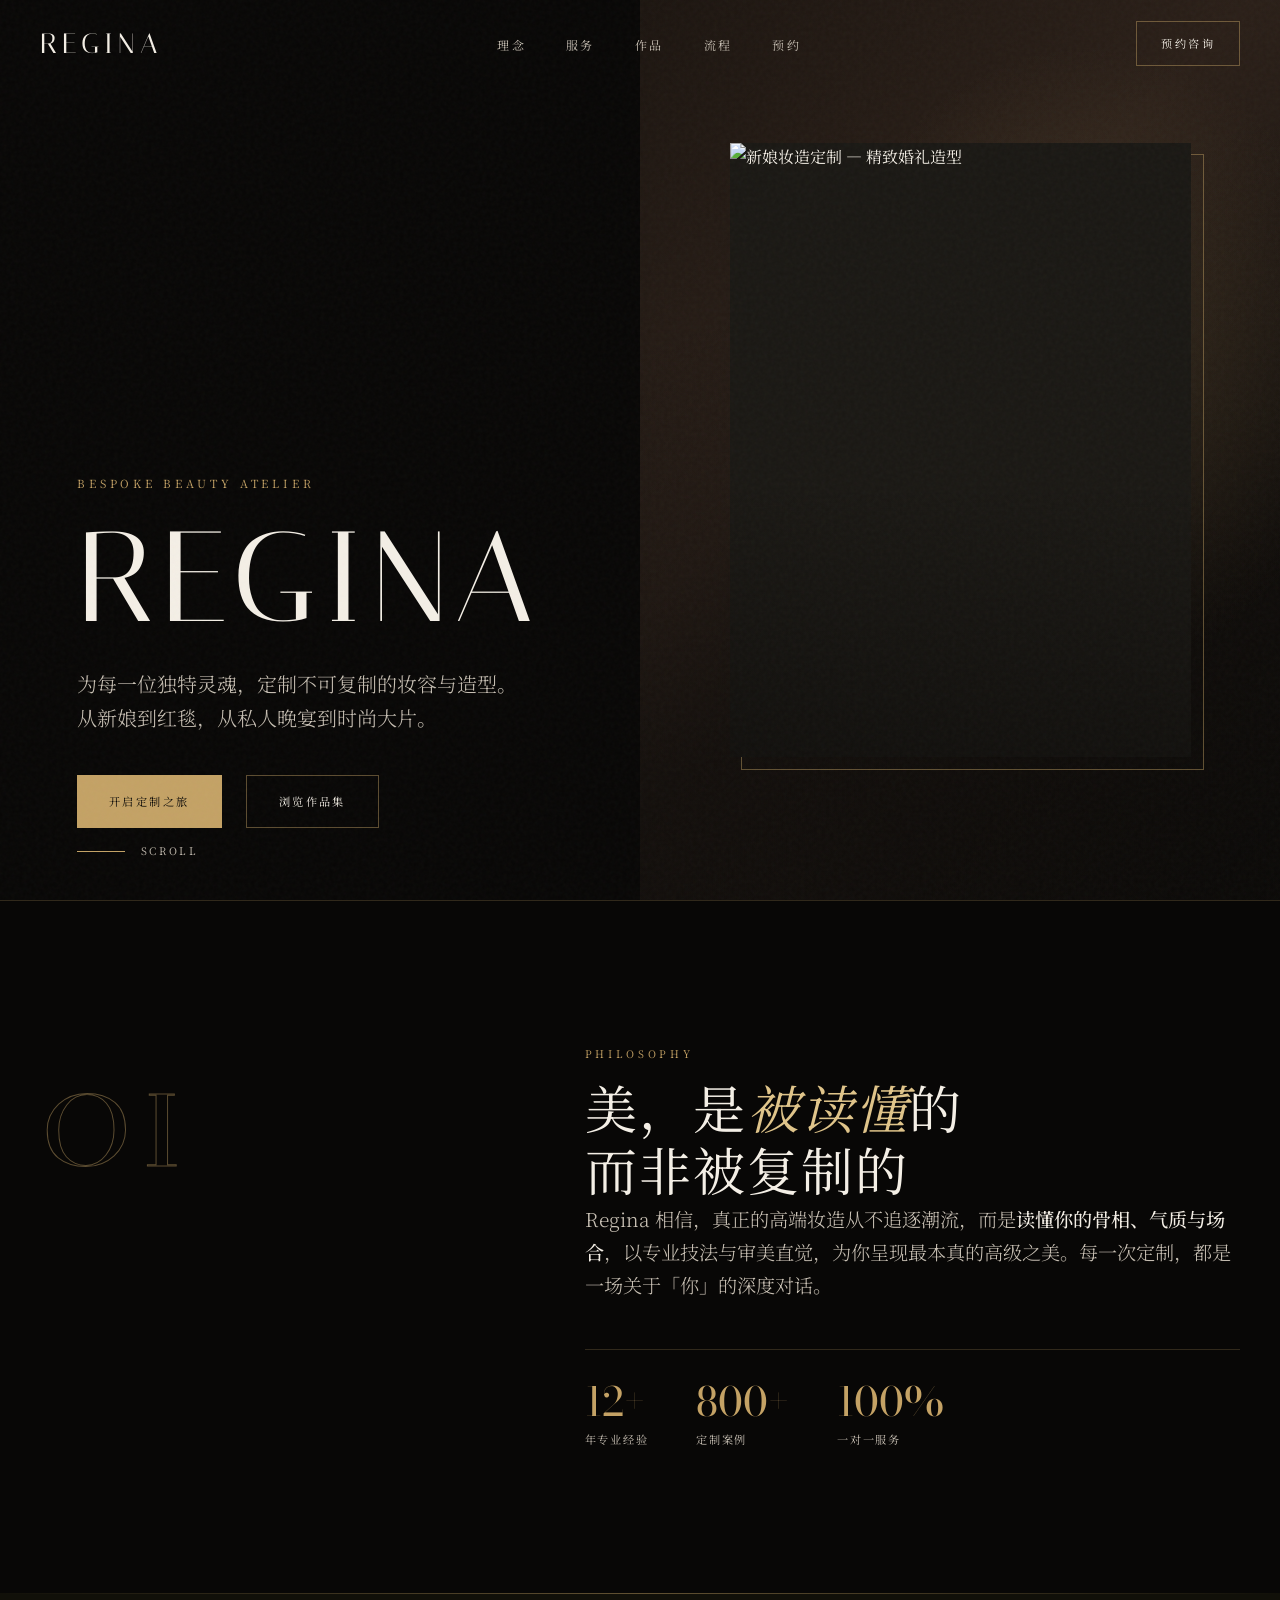
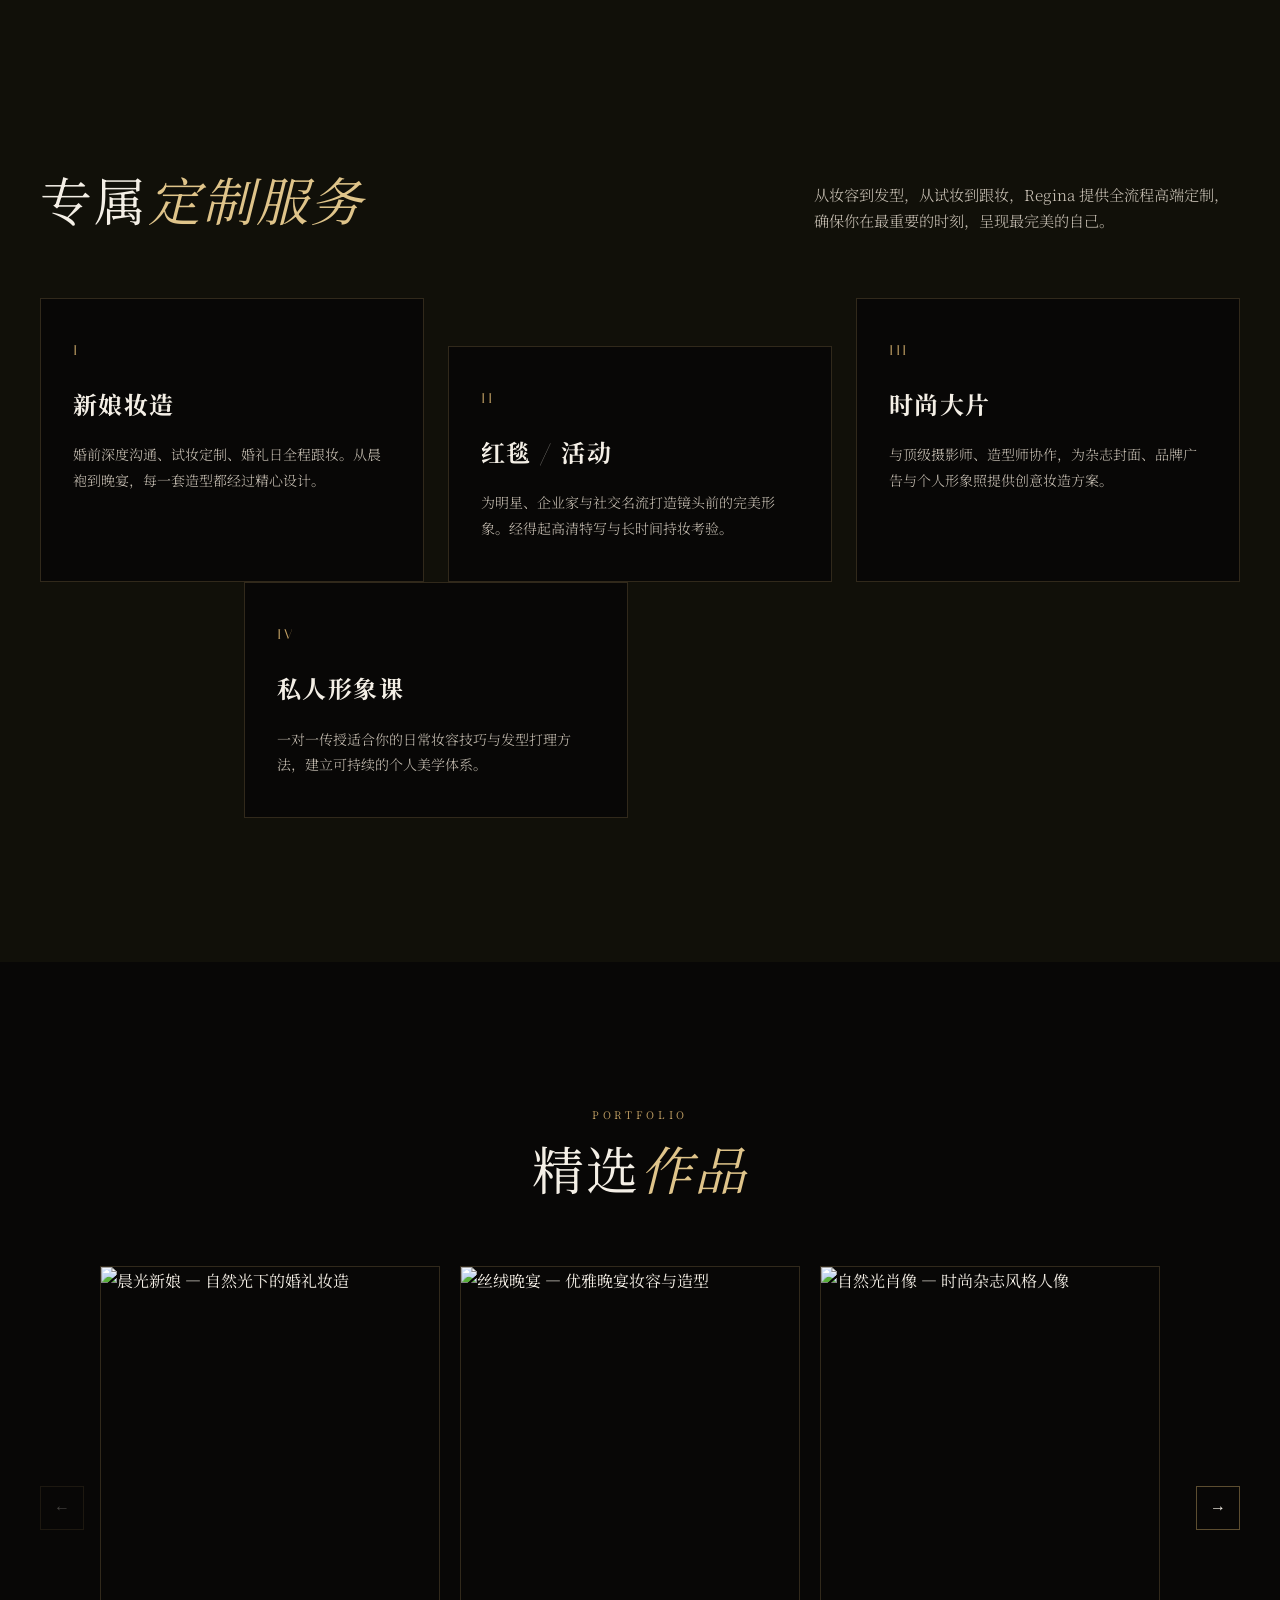
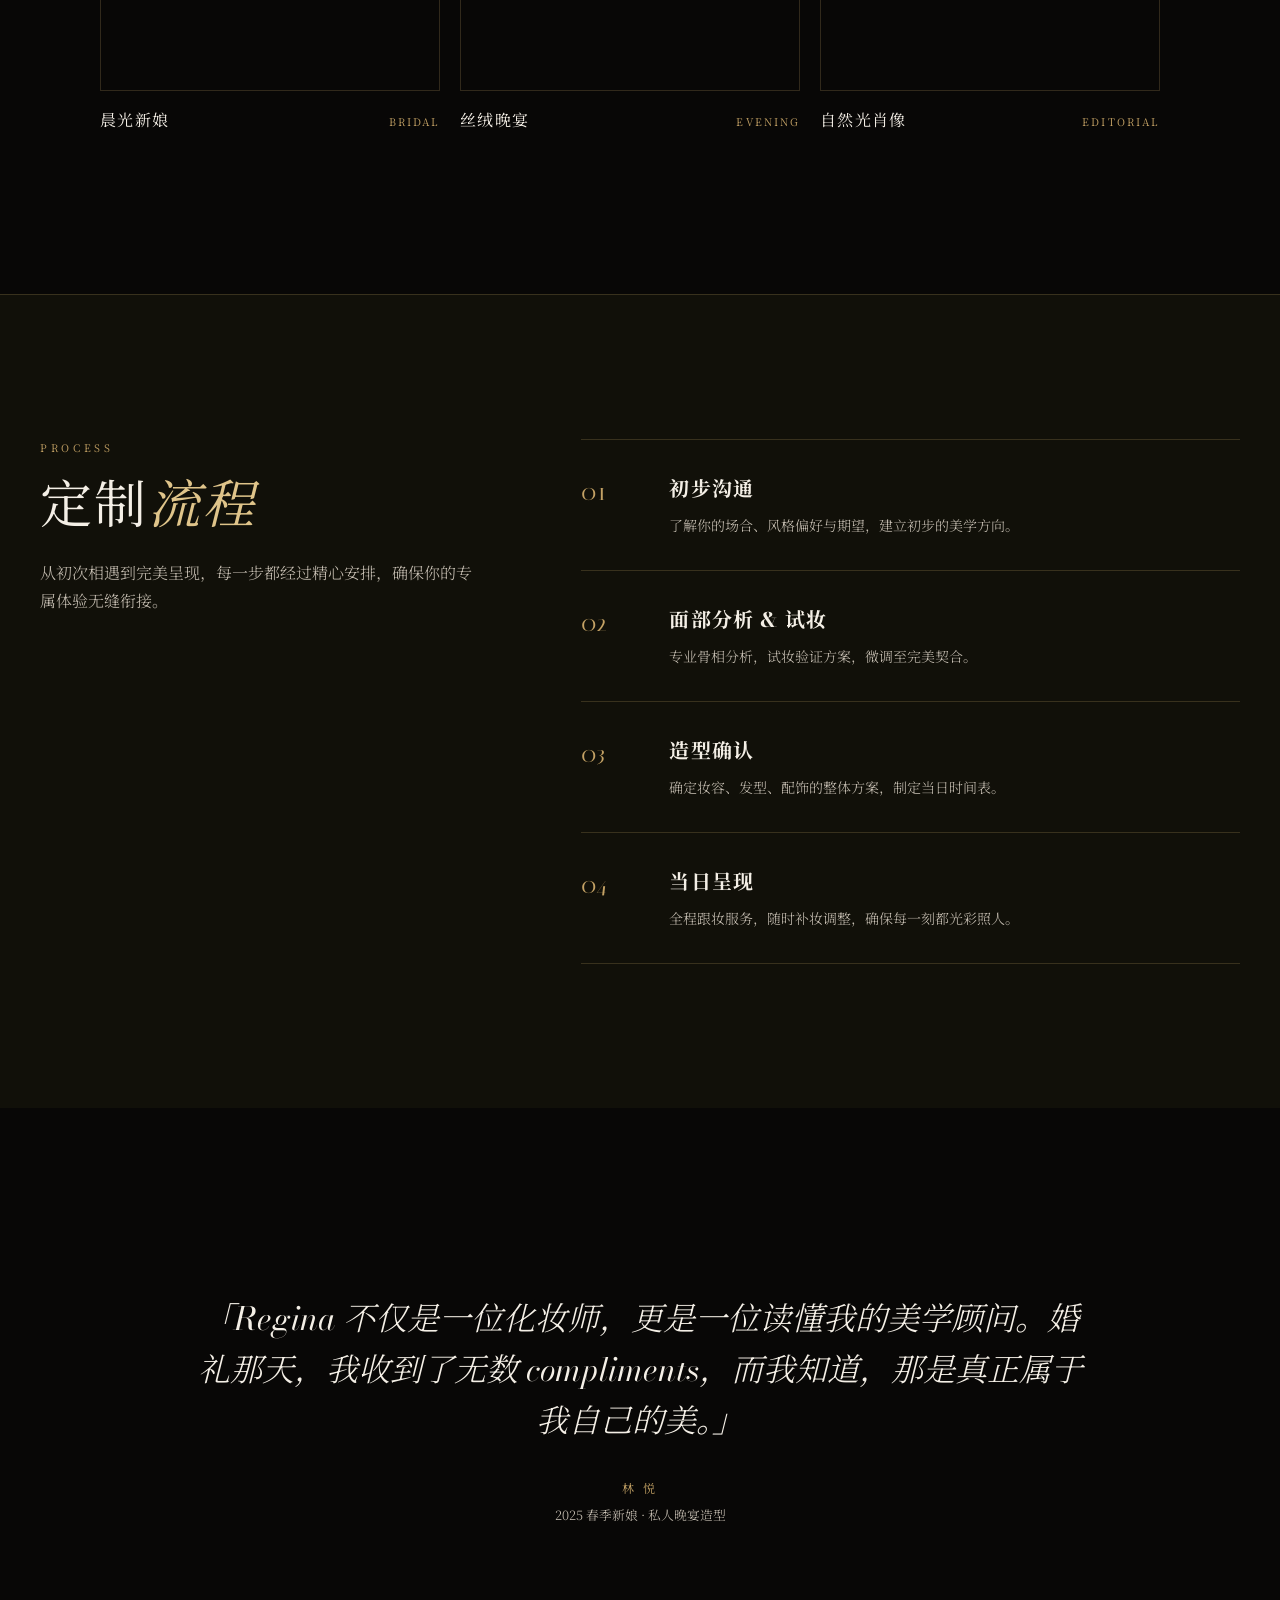
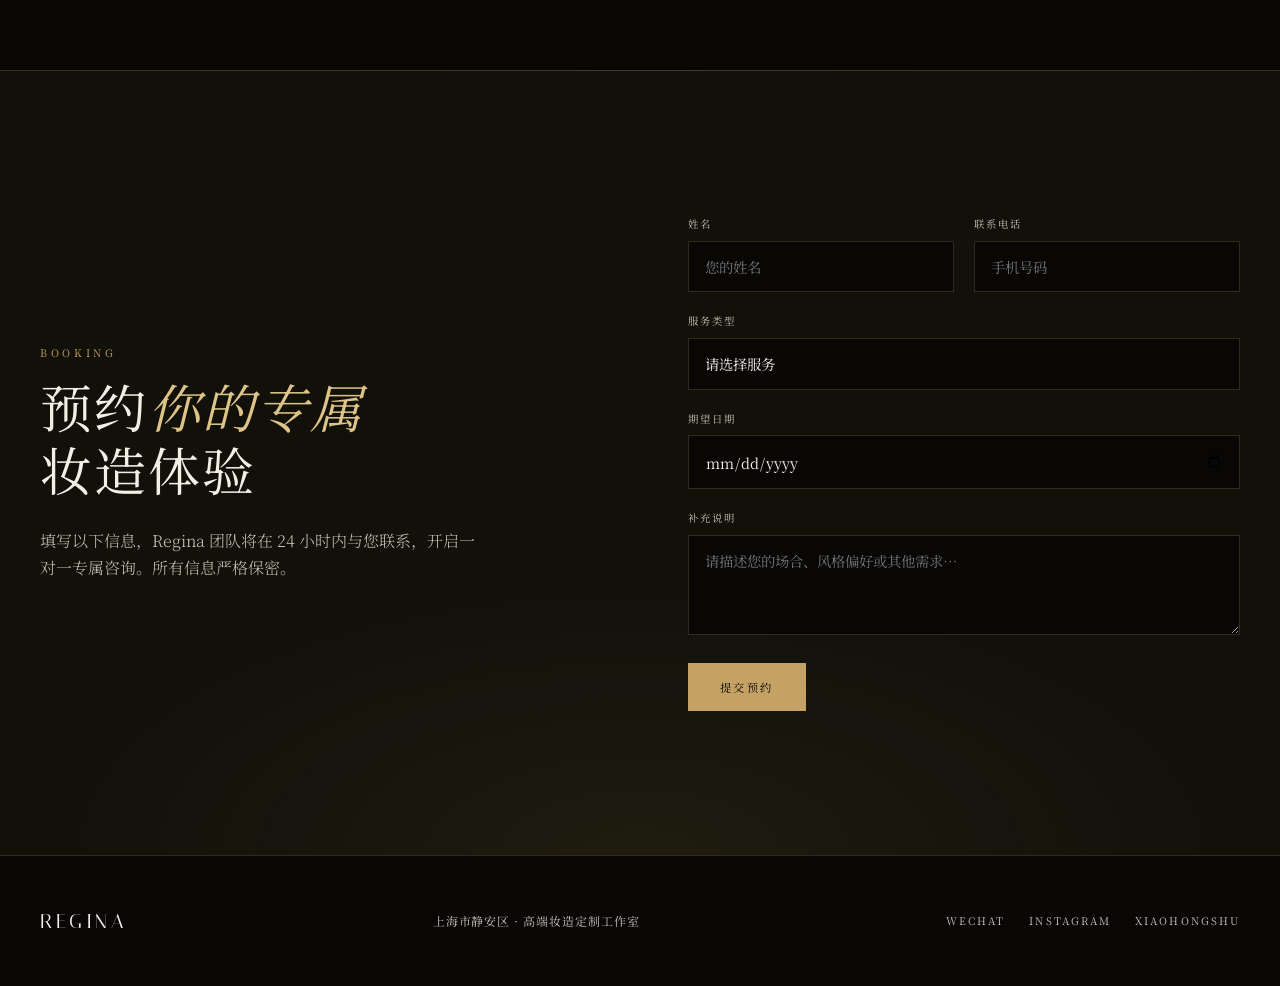
==== test/index.html @ 77aa068d "Add Regina bespoke makeup landing page. Initial responsive landing page with external CSS/JS, Unspla" ====
<!DOCTYPE html>
<html lang="zh-CN">
<head>
  <meta charset="UTF-8">
  <meta name="viewport" content="width=device-width, initial-scale=1.0">
  <meta name="description" content="Regina 高端妆造定制 — 为新娘、红毯与私人场合打造专属美学形象。">
  <title>Regina · 高端妆造定制</title>
  <link rel="preconnect" href="https://fonts.googleapis.com">
  <link rel="preconnect" href="https://fonts.gstatic.com" crossorigin>
  <link href="https://fonts.googleapis.com/css2?family=Bodoni+Moda:ital,opsz,wght@0,9..40,400;0,9..40,500;0,9..40,600;1,9..40,400&family=Noto+Serif+SC:wght@300;400;500;600&family=Italiana&display=swap" rel="stylesheet">
  <link rel="preconnect" href="https://images.unsplash.com">
  <link rel="stylesheet" href="css/style.css">
</head>
<body>

  <nav class="nav" id="nav">
    <div class="nav__inner">
      <a href="#" class="nav__logo">Regina</a>
      <button class="nav__toggle" id="navToggle" type="button" aria-label="打开菜单" aria-expanded="false" aria-controls="navLinks">
        <span></span>
        <span></span>
        <span></span>
      </button>
      <ul class="nav__links" id="navLinks">
        <li><a href="#philosophy">理念</a></li>
        <li><a href="#services">服务</a></li>
        <li><a href="#gallery">作品</a></li>
        <li><a href="#process">流程</a></li>
        <li><a href="#booking">预约</a></li>
      </ul>
      <a href="#booking" class="nav__cta">预约咨询</a>
    </div>
  </nav>

  <header class="hero">
    <div class="hero__content">
      <p class="hero__eyebrow">Bespoke Beauty Atelier</p>
      <h1 class="hero__title">Regina</h1>
      <p class="hero__subtitle">为每一位独特灵魂，定制不可复制的妆容与造型。从新娘到红毯，从私人晚宴到时尚大片。</p>
      <div class="hero__actions">
        <a href="#booking" class="btn btn--primary">开启定制之旅</a>
        <a href="#gallery" class="btn btn--ghost">浏览作品集</a>
      </div>
      <div class="hero__scroll">
        <span class="hero__scroll-line"></span>
        Scroll
      </div>
    </div>
    <div class="hero__visual">
      <div class="hero__visual-bg"></div>
      <div class="hero__portrait">
        <div class="hero__portrait-frame">
          <div class="hero__portrait-inner">
            <img
              class="cover-img"
              src="https://images.unsplash.com/photo-1522335789203-aabd1fc54bc9?w=900&h=1200&fit=crop&auto=format&q=80"
              srcset="
                https://images.unsplash.com/photo-1522335789203-aabd1fc54bc9?w=480&h=640&fit=crop&auto=format&q=80 480w,
                https://images.unsplash.com/photo-1522335789203-aabd1fc54bc9?w=720&h=960&fit=crop&auto=format&q=80 720w,
                https://images.unsplash.com/photo-1522335789203-aabd1fc54bc9?w=900&h=1200&fit=crop&auto=format&q=80 900w"
              sizes="(max-width: 900px) 72vw, 36vw"
              alt="新娘妆造定制 — 精致婚礼造型"
              width="900"
              height="1200"
              fetchpriority="high"
              decoding="async">
          </div>
        </div>
      </div>
    </div>
  </header>

  <section class="philosophy" id="philosophy">
    <div class="container">
      <div class="philosophy__grid">
        <div class="philosophy__number reveal">01</div>
        <div>
          <p class="section-label reveal">Philosophy</p>
          <h2 class="section-title reveal">美，是<em>被读懂</em>的<br>而非被复制的</h2>
          <p class="philosophy__text reveal">
            Regina 相信，真正的高端妆造从不追逐潮流，而是<strong>读懂你的骨相、气质与场合</strong>，以专业技法与审美直觉，为你呈现最本真的高级之美。每一次定制，都是一场关于「你」的深度对话。
          </p>
          <div class="philosophy__stats reveal">
            <div>
              <div class="philosophy__stat-value">12+</div>
              <div class="philosophy__stat-label">年专业经验</div>
            </div>
            <div>
              <div class="philosophy__stat-value">800+</div>
              <div class="philosophy__stat-label">定制案例</div>
            </div>
            <div>
              <div class="philosophy__stat-value">100%</div>
              <div class="philosophy__stat-label">一对一服务</div>
            </div>
          </div>
        </div>
      </div>
    </div>
  </section>

  <section class="services" id="services">
    <div class="container">
      <div class="services__header">
        <div>
          <p class="section-label reveal">Services</p>
          <h2 class="section-title reveal">专属<em>定制服务</em></h2>
        </div>
        <p class="services__intro reveal">从妆容到发型，从试妆到跟妆，Regina 提供全流程高端定制，确保你在最重要的时刻，呈现最完美的自己。</p>
      </div>
      <div class="services__grid">
        <article class="service-card reveal">
          <div class="service-card__index">I</div>
          <h3 class="service-card__title">新娘妆造</h3>
          <p class="service-card__desc">婚前深度沟通、试妆定制、婚礼日全程跟妆。从晨袍到晚宴，每一套造型都经过精心设计。</p>
          <div class="service-card__line"></div>
        </article>
        <article class="service-card reveal">
          <div class="service-card__index">II</div>
          <h3 class="service-card__title">红毯 / 活动</h3>
          <p class="service-card__desc">为明星、企业家与社交名流打造镜头前的完美形象。经得起高清特写与长时间持妆考验。</p>
          <div class="service-card__line"></div>
        </article>
        <article class="service-card reveal">
          <div class="service-card__index">III</div>
          <h3 class="service-card__title">时尚大片</h3>
          <p class="service-card__desc">与顶级摄影师、造型师协作，为杂志封面、品牌广告与个人形象照提供创意妆造方案。</p>
          <div class="service-card__line"></div>
        </article>
        <article class="service-card reveal">
          <div class="service-card__index">IV</div>
          <h3 class="service-card__title">私人形象课</h3>
          <p class="service-card__desc">一对一传授适合你的日常妆容技巧与发型打理方法，建立可持续的个人美学体系。</p>
          <div class="service-card__line"></div>
        </article>
      </div>
    </div>
  </section>

  <section class="gallery" id="gallery">
    <div class="container">
      <div class="gallery__header">
        <p class="section-label reveal">Portfolio</p>
        <h2 class="section-title reveal">精选<em>作品</em></h2>
      </div>
    </div>
    <div class="gallery__slider reveal">
      <button class="gallery__nav gallery__nav--prev" id="galleryPrev" type="button" aria-label="向左滚动">
        <span aria-hidden="true">←</span>
      </button>
      <div class="gallery__viewport">
        <div class="gallery__track" id="galleryTrack">
        <div class="gallery__item">
          <div class="gallery__frame">
            <img
              class="cover-img gallery__photo"
              src="https://images.unsplash.com/photo-1519741497674-611481863552?w=680&h=850&fit=crop&auto=format&q=80"
              srcset="
                https://images.unsplash.com/photo-1519741497674-611481863552?w=400&h=500&fit=crop&auto=format&q=80 400w,
                https://images.unsplash.com/photo-1519741497674-611481863552?w=680&h=850&fit=crop&auto=format&q=80 680w"
              sizes="(max-width: 600px) 100vw, (max-width: 900px) 45vw, 340px"
              alt="晨光新娘 — 自然光下的婚礼妆造"
              width="680"
              height="850"
              loading="lazy"
              decoding="async">
          </div>
          <div class="gallery__caption">
            <span class="gallery__caption-title">晨光新娘</span>
            <span class="gallery__caption-tag">Bridal</span>
          </div>
        </div>
        <div class="gallery__item">
          <div class="gallery__frame">
            <img
              class="cover-img gallery__photo"
              src="https://images.unsplash.com/photo-1566174053879-31528523f8ae?w=680&h=850&fit=crop&auto=format&q=80"
              srcset="
                https://images.unsplash.com/photo-1566174053879-31528523f8ae?w=400&h=500&fit=crop&auto=format&q=80 400w,
                https://images.unsplash.com/photo-1566174053879-31528523f8ae?w=680&h=850&fit=crop&auto=format&q=80 680w"
              sizes="(max-width: 600px) 100vw, (max-width: 900px) 45vw, 340px"
              alt="丝绒晚宴 — 优雅晚宴妆容与造型"
              width="680"
              height="850"
              loading="lazy"
              decoding="async">
          </div>
          <div class="gallery__caption">
            <span class="gallery__caption-title">丝绒晚宴</span>
            <span class="gallery__caption-tag">Evening</span>
          </div>
        </div>
        <div class="gallery__item">
          <div class="gallery__frame">
            <img
              class="cover-img gallery__photo"
              src="https://images.unsplash.com/photo-1509631179647-0177331693ae?w=680&h=850&fit=crop&auto=format&q=80"
              srcset="
                https://images.unsplash.com/photo-1509631179647-0177331693ae?w=400&h=500&fit=crop&auto=format&q=80 400w,
                https://images.unsplash.com/photo-1509631179647-0177331693ae?w=680&h=850&fit=crop&auto=format&q=80 680w"
              sizes="(max-width: 600px) 100vw, (max-width: 900px) 45vw, 340px"
              alt="自然光肖像 — 时尚杂志风格人像"
              width="680"
              height="850"
              loading="lazy"
              decoding="async">
          </div>
          <div class="gallery__caption">
            <span class="gallery__caption-title">自然光肖像</span>
            <span class="gallery__caption-tag">Editorial</span>
          </div>
        </div>
        <div class="gallery__item">
          <div class="gallery__frame">
            <img
              class="cover-img gallery__photo"
              src="https://images.unsplash.com/photo-1606216794074-735e91aa2c92?w=680&h=850&fit=crop&auto=format&q=80"
              srcset="
                https://images.unsplash.com/photo-1606216794074-735e91aa2c92?w=400&h=500&fit=crop&auto=format&q=80 400w,
                https://images.unsplash.com/photo-1606216794074-735e91aa2c92?w=680&h=850&fit=crop&auto=format&q=80 680w"
              sizes="(max-width: 600px) 100vw, (max-width: 900px) 45vw, 340px"
              alt="香槟时刻 — 浪漫婚礼新娘造型"
              width="680"
              height="850"
              loading="lazy"
              decoding="async">
          </div>
          <div class="gallery__caption">
            <span class="gallery__caption-title">香槟时刻</span>
            <span class="gallery__caption-tag">Bridal</span>
          </div>
        </div>
        <div class="gallery__item">
          <div class="gallery__frame">
            <img
              class="cover-img gallery__photo"
              src="https://images.unsplash.com/photo-1534528741775-53994a69daeb?w=680&h=850&fit=crop&auto=format&q=80"
              srcset="
                https://images.unsplash.com/photo-1534528741775-53994a69daeb?w=400&h=500&fit=crop&auto=format&q=80 400w,
                https://images.unsplash.com/photo-1534528741775-53994a69daeb?w=680&h=850&fit=crop&auto=format&q=80 680w"
              sizes="(max-width: 600px) 100vw, (max-width: 900px) 45vw, 340px"
              alt="摩登红毯 — 高级时尚活动造型"
              width="680"
              height="850"
              loading="lazy"
              decoding="async">
          </div>
          <div class="gallery__caption">
            <span class="gallery__caption-title">摩登红毯</span>
            <span class="gallery__caption-tag">Red Carpet</span>
          </div>
        </div>
        </div>
      </div>
      <button class="gallery__nav gallery__nav--next" id="galleryNext" type="button" aria-label="向右滚动">
        <span aria-hidden="true">→</span>
      </button>
    </div>
  </section>

  <section class="process" id="process">
    <div class="container">
      <div class="process__layout">
        <div>
          <p class="section-label reveal">Process</p>
          <h2 class="section-title reveal">定制<em>流程</em></h2>
          <p class="booking__desc reveal">从初次相遇到完美呈现，每一步都经过精心安排，确保你的专属体验无缝衔接。</p>
        </div>
        <ol class="process__steps">
          <li class="process__step reveal">
            <span class="process__step-num"></span>
            <div>
              <h3 class="process__step-title">初步沟通</h3>
              <p class="process__step-desc">了解你的场合、风格偏好与期望，建立初步的美学方向。</p>
            </div>
          </li>
          <li class="process__step reveal">
            <span class="process__step-num"></span>
            <div>
              <h3 class="process__step-title">面部分析 & 试妆</h3>
              <p class="process__step-desc">专业骨相分析，试妆验证方案，微调至完美契合。</p>
            </div>
          </li>
          <li class="process__step reveal">
            <span class="process__step-num"></span>
            <div>
              <h3 class="process__step-title">造型确认</h3>
              <p class="process__step-desc">确定妆容、发型、配饰的整体方案，制定当日时间表。</p>
            </div>
          </li>
          <li class="process__step reveal">
            <span class="process__step-num"></span>
            <div>
              <h3 class="process__step-title">当日呈现</h3>
              <p class="process__step-desc">全程跟妆服务，随时补妆调整，确保每一刻都光彩照人。</p>
            </div>
          </li>
        </ol>
      </div>
    </div>
  </section>

  <section class="testimonial">
    <div class="container">
      <div class="testimonial__divider reveal"></div>
      <blockquote class="testimonial__quote reveal">
        「Regina 不仅是一位化妆师，更是一位读懂我的美学顾问。婚礼那天，我收到了无数 compliments，而我知道，那是真正属于我自己的美。」
      </blockquote>
      <p class="testimonial__author reveal">林 悦</p>
      <p class="testimonial__role reveal">2025 春季新娘 · 私人晚宴造型</p>
    </div>
  </section>

  <section class="booking" id="booking">
    <div class="container">
      <div class="booking__grid">
        <div>
          <p class="section-label reveal">Booking</p>
          <h2 class="section-title reveal">预约<em>你的专属</em><br>妆造体验</h2>
          <p class="booking__desc reveal">填写以下信息，Regina 团队将在 24 小时内与您联系，开启一对一专属咨询。所有信息严格保密。</p>
        </div>
        <form class="booking__form reveal" id="bookingForm">
          <div class="form-row">
            <div class="form-field">
              <label for="name">姓名</label>
              <input type="text" id="name" name="name" required placeholder="您的姓名">
            </div>
            <div class="form-field">
              <label for="phone">联系电话</label>
              <input type="tel" id="phone" name="phone" required placeholder="手机号码">
            </div>
          </div>
          <div class="form-field">
            <label for="service">服务类型</label>
            <select id="service" name="service" required>
              <option value="" disabled selected>请选择服务</option>
              <option value="bridal">新娘妆造</option>
              <option value="event">红毯 / 活动</option>
              <option value="editorial">时尚大片</option>
              <option value="private">私人形象课</option>
            </select>
          </div>
          <div class="form-field">
            <label for="date">期望日期</label>
            <input type="date" id="date" name="date">
          </div>
          <div class="form-field">
            <label for="message">补充说明</label>
            <textarea id="message" name="message" placeholder="请描述您的场合、风格偏好或其他需求…"></textarea>
          </div>
          <button type="submit" class="btn btn--primary">提交预约</button>
        </form>
      </div>
    </div>
  </section>

  <footer class="footer">
    <div class="container footer__inner">
      <span class="footer__brand">Regina</span>
      <span class="footer__info">上海市静安区 · 高端妆造定制工作室</span>
      <div class="footer__social">
        <a href="#">WeChat</a>
        <a href="#">Instagram</a>
        <a href="#">Xiaohongshu</a>
      </div>
    </div>
  </footer>

  <script src="js/main.js" defer></script>
</body>
</html>
---- test/css/style.css ----
﻿    :root {
      --bg-deep: #080706;
      --bg-panel: #111009;
      --bg-elevated: #1a1814;
      --ivory: #f4efe6;
      --ivory-dim: #c8c0b4;
      --champagne: #c4a265;
      --champagne-light: #dfc48a;
      --rose-dust: #9e7b6e;
      --line: rgba(196, 162, 101, 0.22);
      --line-strong: rgba(196, 162, 101, 0.45);
      --font-display: "Bodoni Moda", "Noto Serif SC", serif;
      --font-brand: "Italiana", "Bodoni Moda", serif;
      --font-body: "Noto Serif SC", "Bodoni Moda", serif;
      --ease-out: cubic-bezier(0.22, 1, 0.36, 1);
      --section-gap: clamp(5rem, 12vw, 9rem);
    }

    *, *::before, *::after {
      margin: 0;
      padding: 0;
      box-sizing: border-box;
    }

    html {
      scroll-behavior: smooth;
    }

    body {
      font-family: var(--font-body);
      background: var(--bg-deep);
      color: var(--ivory);
      line-height: 1.7;
      overflow-x: hidden;
      -webkit-font-smoothing: antialiased;
    }

    body::before {
      content: "";
      position: fixed;
      inset: 0;
      pointer-events: none;
      z-index: 9999;
      opacity: 0.035;
      background-image: url("data:image/svg+xml,%3Csvg viewBox='0 0 256 256' xmlns='http://www.w3.org/2000/svg'%3E%3Cfilter id='n'%3E%3CfeTurbulence type='fractalNoise' baseFrequency='0.85' numOctaves='4' stitchTiles='stitch'/%3E%3C/filter%3E%3Crect width='100%25' height='100%25' filter='url(%23n)'/%3E%3C/svg%3E");
    }

    a {
      color: inherit;
      text-decoration: none;
    }

    img {
      display: block;
      max-width: 100%;
      height: auto;
    }

    .cover-img {
      width: 100%;
      height: 100%;
      object-fit: cover;
      object-position: center;
    }

    .container {
      width: min(1200px, calc(100% - 3rem));
      margin-inline: auto;
    }

    /* 鈹€鈹€ Navigation 鈹€鈹€ */
    .nav {
      position: fixed;
      top: 0;
      left: 0;
      right: 0;
      z-index: 100;
      padding: 1.25rem 0;
      transition: background 0.5s var(--ease-out), backdrop-filter 0.5s;
    }

    .nav.scrolled {
      background: rgba(8, 7, 6, 0.88);
      backdrop-filter: blur(16px);
      border-bottom: 1px solid var(--line);
    }

    .nav__inner {
      display: flex;
      align-items: center;
      justify-content: space-between;
      width: min(1200px, calc(100% - 3rem));
      margin-inline: auto;
    }

    .nav__logo {
      font-family: var(--font-brand);
      font-size: 1.75rem;
      letter-spacing: 0.18em;
      text-transform: uppercase;
    }

    .nav__links {
      display: flex;
      gap: 2.5rem;
      list-style: none;
    }

    .nav__links a {
      font-size: 0.75rem;
      letter-spacing: 0.2em;
      text-transform: uppercase;
      color: var(--ivory-dim);
      transition: color 0.3s;
    }

    .nav__links a:hover {
      color: var(--champagne);
    }

    .nav__cta {
      font-size: 0.7rem;
      letter-spacing: 0.22em;
      text-transform: uppercase;
      padding: 0.75rem 1.5rem;
      border: 1px solid var(--line-strong);
      transition: background 0.4s, color 0.4s, border-color 0.4s;
    }

    .nav__cta:hover {
      background: var(--champagne);
      color: var(--bg-deep);
      border-color: var(--champagne);
    }

    .nav__toggle {
      display: none;
      flex-direction: column;
      justify-content: center;
      gap: 6px;
      width: 2.5rem;
      height: 2.5rem;
      padding: 0;
      background: transparent;
      border: 1px solid var(--line);
      cursor: pointer;
      position: relative;
      z-index: 101;
    }

    .nav__toggle span {
      display: block;
      width: 18px;
      height: 1px;
      margin-inline: auto;
      background: var(--ivory);
      transition: transform 0.35s var(--ease-out), opacity 0.35s;
    }

    .nav__toggle[aria-expanded="true"] span:nth-child(1) {
      transform: translateY(7px) rotate(45deg);
    }

    .nav__toggle[aria-expanded="true"] span:nth-child(2) {
      opacity: 0;
    }

    .nav__toggle[aria-expanded="true"] span:nth-child(3) {
      transform: translateY(-7px) rotate(-45deg);
    }

    /* 鈹€鈹€ Hero 鈹€鈹€ */
    .hero {
      min-height: 100vh;
      display: grid;
      grid-template-columns: 1fr 1fr;
      position: relative;
      overflow: hidden;
    }

    .hero__content {
      display: flex;
      flex-direction: column;
      justify-content: flex-end;
      padding: clamp(6rem, 14vh, 10rem) clamp(2rem, 6vw, 5rem) clamp(3rem, 8vh, 5rem);
      position: relative;
      z-index: 2;
    }

    .hero__eyebrow {
      font-size: 0.7rem;
      letter-spacing: 0.35em;
      text-transform: uppercase;
      color: var(--champagne);
      margin-bottom: 1.5rem;
      opacity: 0;
      animation: fadeUp 1s var(--ease-out) 0.3s forwards;
    }

    .hero__title {
      font-family: var(--font-brand);
      font-size: clamp(4rem, 10vw, 8.5rem);
      font-weight: 400;
      line-height: 0.95;
      letter-spacing: 0.06em;
      text-transform: uppercase;
      opacity: 0;
      animation: fadeUp 1.2s var(--ease-out) 0.5s forwards;
    }

    .hero__subtitle {
      font-size: clamp(1rem, 2vw, 1.25rem);
      font-weight: 300;
      color: var(--ivory-dim);
      margin-top: 1.75rem;
      max-width: 22em;
      opacity: 0;
      animation: fadeUp 1s var(--ease-out) 0.8s forwards;
    }

    .hero__actions {
      display: flex;
      gap: 1.5rem;
      margin-top: 2.5rem;
      opacity: 0;
      animation: fadeUp 1s var(--ease-out) 1s forwards;
    }

    .btn {
      display: inline-flex;
      align-items: center;
      gap: 0.75rem;
      font-size: 0.7rem;
      letter-spacing: 0.22em;
      text-transform: uppercase;
      padding: 1rem 2rem;
      border: none;
      cursor: pointer;
      transition: all 0.45s var(--ease-out);
      font-family: var(--font-body);
    }

    .btn--primary {
      background: var(--champagne);
      color: var(--bg-deep);
    }

    .btn--primary:hover {
      background: var(--champagne-light);
      transform: translateY(-2px);
    }

    .btn--ghost {
      background: transparent;
      color: var(--ivory);
      border: 1px solid var(--line-strong);
    }

    .btn--ghost:hover {
      border-color: var(--champagne);
      color: var(--champagne);
    }

    .hero__visual {
      position: relative;
      overflow: hidden;
    }

    .hero__visual-bg {
      position: absolute;
      inset: 0;
      background:
        linear-gradient(160deg, transparent 30%, rgba(8, 7, 6, 0.6) 70%),
        linear-gradient(135deg, #1c1510 0%, #2a1f18 40%, #0f0d0a 100%);
    }

    .hero__visual-bg::before {
      content: "";
      position: absolute;
      inset: 0;
      background: radial-gradient(ellipse 60% 50% at 70% 40%, rgba(196, 162, 101, 0.15) 0%, transparent 70%);
    }

    .hero__portrait {
      position: absolute;
      inset: 0;
      display: flex;
      align-items: center;
      justify-content: center;
    }

    .hero__portrait-frame {
      width: 72%;
      aspect-ratio: 3 / 4;
      position: relative;
      opacity: 0;
      animation: fadeScale 1.4s var(--ease-out) 0.6s forwards;
    }

    .hero__portrait-frame::before {
      content: "";
      position: absolute;
      inset: -1px;
      border: 1px solid var(--line-strong);
      transform: translate(12px, 12px);
    }

    .hero__portrait-inner {
      width: 100%;
      height: 100%;
      position: relative;
      overflow: hidden;
      background: var(--bg-elevated);
    }

    .hero__portrait-inner::after {
      content: "";
      position: absolute;
      inset: 0;
      background: linear-gradient(180deg, transparent 55%, rgba(8, 7, 6, 0.45) 100%);
      pointer-events: none;
    }

    .hero__scroll {
      position: absolute;
      bottom: 2.5rem;
      left: clamp(2rem, 6vw, 5rem);
      display: flex;
      align-items: center;
      gap: 1rem;
      font-size: 0.65rem;
      letter-spacing: 0.25em;
      text-transform: uppercase;
      color: var(--ivory-dim);
      opacity: 0;
      animation: fadeUp 1s var(--ease-out) 1.4s forwards;
    }

    .hero__scroll-line {
      width: 48px;
      height: 1px;
      background: var(--line-strong);
      position: relative;
      overflow: hidden;
    }

    .hero__scroll-line::after {
      content: "";
      position: absolute;
      inset: 0;
      background: var(--champagne);
      animation: scrollPulse 2s ease-in-out infinite;
    }

    /* 鈹€鈹€ Section shared 鈹€鈹€ */
    .section-label {
      font-size: 0.65rem;
      letter-spacing: 0.35em;
      text-transform: uppercase;
      color: var(--champagne);
      margin-bottom: 1rem;
    }

    .section-title {
      font-family: var(--font-display);
      font-size: clamp(2rem, 4.5vw, 3.25rem);
      font-weight: 400;
      line-height: 1.2;
      letter-spacing: 0.04em;
    }

    .section-title em {
      font-style: italic;
      color: var(--champagne-light);
    }

    .reveal {
      opacity: 0;
      transform: translateY(32px);
      transition: opacity 0.9s var(--ease-out), transform 0.9s var(--ease-out);
    }

    .reveal.visible {
      opacity: 1;
      transform: translateY(0);
    }

    /* 鈹€鈹€ Philosophy 鈹€鈹€ */
    .philosophy {
      padding: var(--section-gap) 0;
      border-top: 1px solid var(--line);
    }

    .philosophy__grid {
      display: grid;
      grid-template-columns: 1fr 1.4fr;
      gap: clamp(2rem, 6vw, 6rem);
      align-items: start;
    }

    .philosophy__number {
      font-family: var(--font-brand);
      font-size: clamp(5rem, 12vw, 9rem);
      line-height: 1;
      color: transparent;
      -webkit-text-stroke: 1px var(--line-strong);
      opacity: 0.5;
    }

    .philosophy__text {
      font-size: clamp(1.05rem, 1.8vw, 1.2rem);
      font-weight: 300;
      color: var(--ivory-dim);
      max-width: 36em;
    }

    .philosophy__text strong {
      color: var(--ivory);
      font-weight: 500;
    }

    .philosophy__stats {
      display: flex;
      gap: 3rem;
      margin-top: 3rem;
      padding-top: 2rem;
      border-top: 1px solid var(--line);
    }

    .philosophy__stat-value {
      font-family: var(--font-display);
      font-size: 2.5rem;
      color: var(--champagne);
      line-height: 1;
    }

    .philosophy__stat-label {
      font-size: 0.7rem;
      letter-spacing: 0.15em;
      color: var(--ivory-dim);
      margin-top: 0.5rem;
    }

    /* 鈹€鈹€ Services 鈹€鈹€ */
    .services {
      padding: var(--section-gap) 0;
      background: var(--bg-panel);
      position: relative;
    }

    .services::before {
      content: "";
      position: absolute;
      top: 0;
      left: 0;
      right: 0;
      height: 1px;
      background: linear-gradient(90deg, transparent, var(--line-strong), transparent);
    }

    .services__header {
      display: flex;
      justify-content: space-between;
      align-items: flex-end;
      margin-bottom: 4rem;
      gap: 2rem;
    }

    .services__intro {
      max-width: 28em;
      color: var(--ivory-dim);
      font-weight: 300;
      font-size: 0.95rem;
    }

    .services__grid {
      display: grid;
      grid-template-columns: repeat(12, 1fr);
      gap: 1.5rem;
    }

    .service-card {
      grid-column: span 4;
      padding: 2.5rem 2rem;
      border: 1px solid var(--line);
      background: var(--bg-deep);
      position: relative;
      overflow: hidden;
      transition: border-color 0.5s, transform 0.5s var(--ease-out);
    }

    .service-card:nth-child(2) {
      grid-column: 5 / span 4;
      margin-top: 3rem;
    }

    .service-card:nth-child(3) {
      grid-column: 9 / span 4;
    }

    .service-card:nth-child(4) {
      grid-column: 3 / span 4;
      margin-top: -1.5rem;
    }

    .service-card:hover {
      border-color: var(--line-strong);
      transform: translateY(-4px);
    }

    .service-card__index {
      font-family: var(--font-brand);
      font-size: 0.85rem;
      letter-spacing: 0.2em;
      color: var(--champagne);
      margin-bottom: 1.5rem;
    }

    .service-card__title {
      font-family: var(--font-display);
      font-size: 1.5rem;
      margin-bottom: 1rem;
      letter-spacing: 0.06em;
    }

    .service-card__desc {
      font-size: 0.875rem;
      color: var(--ivory-dim);
      font-weight: 300;
      line-height: 1.8;
    }

    .service-card__line {
      position: absolute;
      bottom: 0;
      left: 0;
      width: 0;
      height: 2px;
      background: var(--champagne);
      transition: width 0.6s var(--ease-out);
    }

    .service-card:hover .service-card__line {
      width: 100%;
    }

    /* ── Gallery ── */
    .gallery {
      padding: var(--section-gap) 0;
    }

    .gallery__header {
      text-align: center;
      margin-bottom: 4rem;
    }

    .gallery__slider {
      position: relative;
      display: flex;
      align-items: center;
      gap: 1rem;
      padding-inline: max(1.5rem, calc((100vw - 1200px) / 2));
    }

    .gallery__viewport {
      flex: 1;
      min-width: 0;
      overflow: hidden;
    }

    .gallery__track {
      display: flex;
      gap: 1.25rem;
      overflow-x: auto;
      scroll-snap-type: x mandatory;
      scroll-behavior: smooth;
      scrollbar-width: none;
      padding-bottom: 1rem;
      padding-inline-end: 1.25rem;
      -webkit-overflow-scrolling: touch;
    }

    .gallery__track::-webkit-scrollbar {
      display: none;
    }

    .gallery__nav {
      flex-shrink: 0;
      width: 2.75rem;
      height: 2.75rem;
      display: flex;
      align-items: center;
      justify-content: center;
      background: transparent;
      border: 1px solid var(--line-strong);
      color: var(--ivory);
      cursor: pointer;
      font-size: 1rem;
      transition: background 0.35s var(--ease-out), border-color 0.35s, color 0.35s, opacity 0.35s;
    }

    .gallery__nav:hover:not(:disabled) {
      background: var(--champagne);
      border-color: var(--champagne);
      color: var(--bg-deep);
    }

    .gallery__nav:disabled {
      opacity: 0.25;
      cursor: not-allowed;
    }

    .gallery__item {
      flex: 0 0 clamp(260px, 28vw, 340px);
      scroll-snap-align: start;
      position: relative;
    }

    .gallery__frame {
      aspect-ratio: 4 / 5;
      overflow: hidden;
      position: relative;
      border: 1px solid var(--line);
    }

    .gallery__frame::after {
      content: "";
      position: absolute;
      inset: 0;
      background: linear-gradient(0deg, rgba(8, 7, 6, 0.7) 0%, transparent 50%);
      opacity: 0;
      transition: opacity 0.5s;
    }

    .gallery__item:hover .gallery__frame::after {
      opacity: 1;
    }

    .gallery__photo {
      transition: transform 0.8s var(--ease-out);
    }

    .gallery__item:hover .gallery__photo {
      transform: scale(1.05);
    }

    .gallery__caption {
      margin-top: 1rem;
      display: flex;
      justify-content: space-between;
      align-items: baseline;
    }

    .gallery__caption-title {
      font-family: var(--font-display);
      font-size: 1rem;
      letter-spacing: 0.08em;
    }

    .gallery__caption-tag {
      font-size: 0.65rem;
      letter-spacing: 0.2em;
      text-transform: uppercase;
      color: var(--champagne);
    }

    /* 鈹€鈹€ Process 鈹€鈹€ */
    .process {
      padding: var(--section-gap) 0;
      background: var(--bg-panel);
      border-top: 1px solid var(--line);
    }

    .process__layout {
      display: grid;
      grid-template-columns: 0.8fr 1.2fr;
      gap: clamp(3rem, 8vw, 7rem);
    }

    .process__layout .booking__desc {
      margin-top: 1.5rem;
    }

    .process__steps {
      list-style: none;
      counter-reset: step;
    }

    .process__step {
      display: grid;
      grid-template-columns: 4rem 1fr;
      gap: 1.5rem;
      padding: 2rem 0;
      border-bottom: 1px solid var(--line);
      counter-increment: step;
    }

    .process__step:first-child {
      border-top: 1px solid var(--line);
    }

    .process__step-num {
      font-family: var(--font-brand);
      font-size: 1.5rem;
      color: var(--champagne);
    }

    .process__step-num::before {
      content: counter(step, decimal-leading-zero);
    }

    .process__step-title {
      font-family: var(--font-display);
      font-size: 1.25rem;
      margin-bottom: 0.5rem;
      letter-spacing: 0.06em;
    }

    .process__step-desc {
      font-size: 0.875rem;
      color: var(--ivory-dim);
      font-weight: 300;
    }

    /* 鈹€鈹€ Testimonial 鈹€鈹€ */
    .testimonial {
      padding: var(--section-gap) 0;
      text-align: center;
    }

    .testimonial__quote {
      font-family: var(--font-display);
      font-size: clamp(1.4rem, 3vw, 2rem);
      font-weight: 300;
      font-style: italic;
      max-width: 28em;
      margin: 0 auto 2rem;
      line-height: 1.6;
      color: var(--ivory);
    }

    .testimonial__author {
      font-size: 0.75rem;
      letter-spacing: 0.25em;
      text-transform: uppercase;
      color: var(--champagne);
    }

    .testimonial__role {
      font-size: 0.8rem;
      color: var(--ivory-dim);
      margin-top: 0.35rem;
      font-weight: 300;
    }

    .testimonial__divider {
      width: 40px;
      height: 1px;
      background: var(--champagne);
      margin: 0 auto 2.5rem;
    }

    /* 鈹€鈹€ Booking 鈹€鈹€ */
    .booking {
      padding: var(--section-gap) 0;
      background:
        radial-gradient(ellipse 80% 60% at 50% 100%, rgba(196, 162, 101, 0.08) 0%, transparent 60%),
        var(--bg-panel);
      border-top: 1px solid var(--line);
    }

    .booking__grid {
      display: grid;
      grid-template-columns: 1fr 1fr;
      gap: clamp(3rem, 8vw, 6rem);
      align-items: center;
    }

    .booking__desc {
      color: var(--ivory-dim);
      font-weight: 300;
      margin-top: 1.5rem;
      max-width: 28em;
    }

    .booking__form {
      display: flex;
      flex-direction: column;
      gap: 1.25rem;
    }

    .form-row {
      display: grid;
      grid-template-columns: 1fr 1fr;
      gap: 1.25rem;
    }

    .form-field {
      display: flex;
      flex-direction: column;
      gap: 0.5rem;
    }

    .form-field label {
      font-size: 0.65rem;
      letter-spacing: 0.2em;
      text-transform: uppercase;
      color: var(--ivory-dim);
    }

    .form-field input,
    .form-field select,
    .form-field textarea {
      background: var(--bg-deep);
      border: 1px solid var(--line);
      color: var(--ivory);
      padding: 0.9rem 1rem;
      font-family: var(--font-body);
      font-size: 0.9rem;
      outline: none;
      transition: border-color 0.3s;
    }

    .form-field input:focus,
    .form-field select:focus,
    .form-field textarea:focus {
      border-color: var(--line-strong);
    }

    .form-field textarea {
      resize: vertical;
      min-height: 100px;
    }

    .form-field select {
      appearance: none;
      cursor: pointer;
    }

    .booking__form .btn {
      align-self: flex-start;
      margin-top: 0.5rem;
    }

    /* 鈹€鈹€ Footer 鈹€鈹€ */
    .footer {
      padding: 3rem 0;
      border-top: 1px solid var(--line);
    }

    .footer__inner {
      display: flex;
      justify-content: space-between;
      align-items: center;
      flex-wrap: wrap;
      gap: 1.5rem;
    }

    .footer__brand {
      font-family: var(--font-brand);
      font-size: 1.25rem;
      letter-spacing: 0.18em;
      text-transform: uppercase;
    }

    .footer__info {
      font-size: 0.75rem;
      color: var(--ivory-dim);
      letter-spacing: 0.08em;
    }

    .footer__social {
      display: flex;
      gap: 1.5rem;
    }

    .footer__social a {
      font-size: 0.65rem;
      letter-spacing: 0.2em;
      text-transform: uppercase;
      color: var(--ivory-dim);
      transition: color 0.3s;
    }

    .footer__social a:hover {
      color: var(--champagne);
    }

    /* 鈹€鈹€ Animations 鈹€鈹€ */
    @keyframes fadeUp {
      from {
        opacity: 0;
        transform: translateY(24px);
      }
      to {
        opacity: 1;
        transform: translateY(0);
      }
    }

    @keyframes fadeScale {
      from {
        opacity: 0;
        transform: scale(1.06);
      }
      to {
        opacity: 1;
        transform: scale(1);
      }
    }

    @keyframes scrollPulse {
      0%, 100% { transform: translateX(-100%); }
      50% { transform: translateX(100%); }
    }

    /* 鈹€鈹€ Responsive 鈹€鈹€ */
    @media (max-width: 1100px) {
      .service-card,
      .service-card:nth-child(2),
      .service-card:nth-child(3),
      .service-card:nth-child(4) {
        grid-column: span 6;
        margin-top: 0;
      }

      .service-card:nth-child(2),
      .service-card:nth-child(4) {
        margin-top: 0;
      }
    }

    @media (max-width: 900px) {
      .nav__toggle {
        display: flex;
      }

      .nav__links {
        position: fixed;
        inset: 0;
        z-index: 99;
        flex-direction: column;
        align-items: center;
        justify-content: center;
        gap: 2rem;
        background: rgba(8, 7, 6, 0.96);
        backdrop-filter: blur(20px);
        opacity: 0;
        visibility: hidden;
        transition: opacity 0.4s var(--ease-out), visibility 0.4s;
      }

      .nav__links.open {
        opacity: 1;
        visibility: visible;
      }

      .nav__links a {
        font-size: 0.85rem;
      }

      .nav__cta {
        display: none;
      }

      .hero {
        grid-template-columns: 1fr;
        min-height: auto;
      }

      .hero__visual {
        height: clamp(320px, 55vh, 480px);
        order: -1;
      }

      .hero__portrait-frame {
        width: min(72%, 320px);
      }

      .hero__content {
        padding: 5rem 1.5rem 3rem;
      }

      .hero__scroll {
        position: static;
        margin-top: 2rem;
      }

      .philosophy__grid,
      .process__layout,
      .booking__grid {
        grid-template-columns: 1fr;
      }

      .services__header {
        flex-direction: column;
        align-items: flex-start;
      }

      .services__grid {
        grid-template-columns: 1fr;
      }

      .service-card,
      .service-card:nth-child(2),
      .service-card:nth-child(3),
      .service-card:nth-child(4) {
        grid-column: span 1;
        margin-top: 0;
      }

      .gallery__slider {
        flex-direction: column;
        align-items: stretch;
        padding-inline: 1.5rem;
        gap: 1.25rem;
      }

      .gallery__nav {
        display: none;
      }

      .gallery__viewport {
        overflow: visible;
      }

      .gallery__track {
        display: grid;
        grid-template-columns: repeat(2, 1fr);
        gap: 1rem;
        overflow: visible;
        scroll-snap-type: none;
        padding-inline-end: 0;
      }

      .gallery__item {
        flex: unset;
      }

      .form-row {
        grid-template-columns: 1fr;
      }

      .footer__inner {
        flex-direction: column;
        text-align: center;
      }
    }

    @media (max-width: 600px) {
      .container,
      .nav__inner {
        width: calc(100% - 2rem);
      }

      .hero__title {
        font-size: clamp(3rem, 16vw, 4.5rem);
      }

      .hero__actions {
        flex-direction: column;
        align-items: stretch;
      }

      .hero__actions .btn {
        justify-content: center;
      }

      .philosophy__stats {
        flex-wrap: wrap;
        gap: 2rem 2.5rem;
      }

      .philosophy__stat-value {
        font-size: 2rem;
      }

      .gallery__track {
        grid-template-columns: 1fr;
      }

      .gallery__item {
        max-width: 420px;
        margin-inline: auto;
        width: 100%;
      }

      .process__step {
        grid-template-columns: 3rem 1fr;
        gap: 1rem;
        padding: 1.5rem 0;
      }

      .booking__form .btn {
        align-self: stretch;
        justify-content: center;
      }

      .nav__logo {
        font-size: 1.4rem;
      }
    }
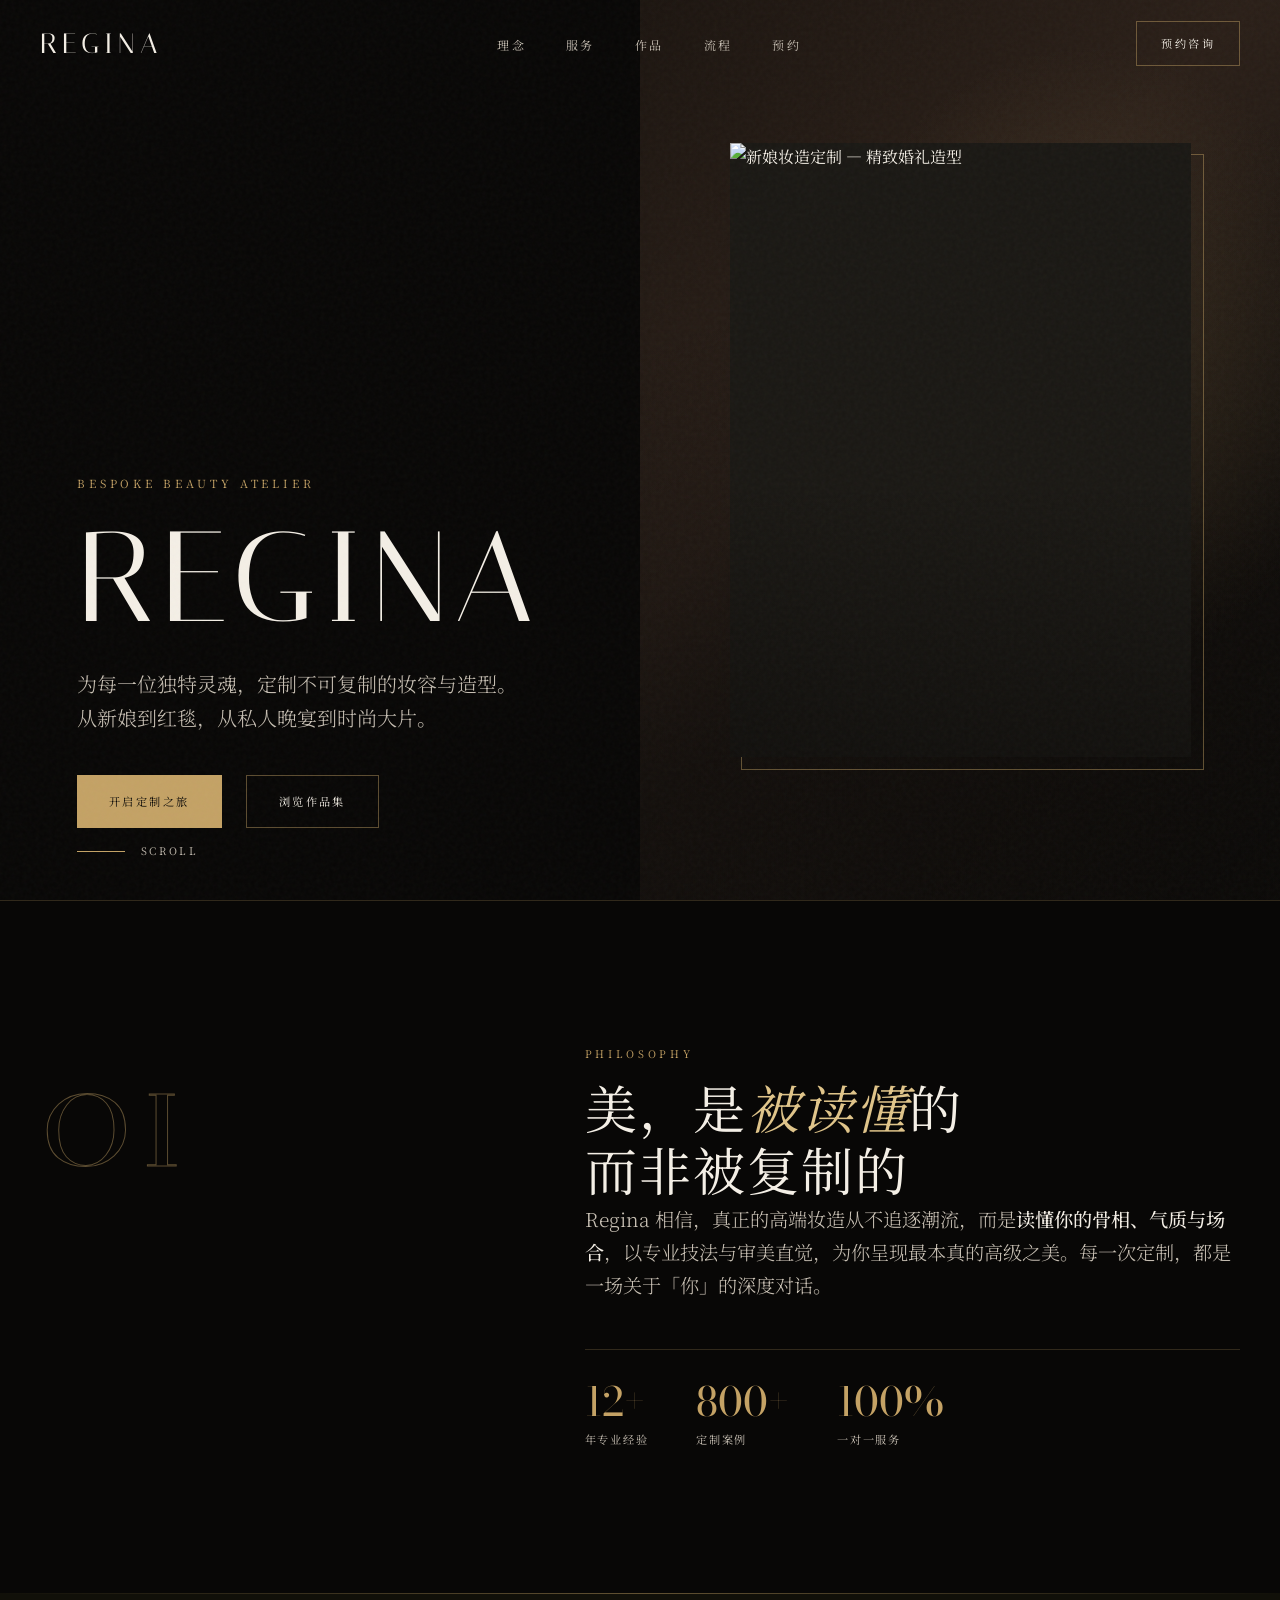
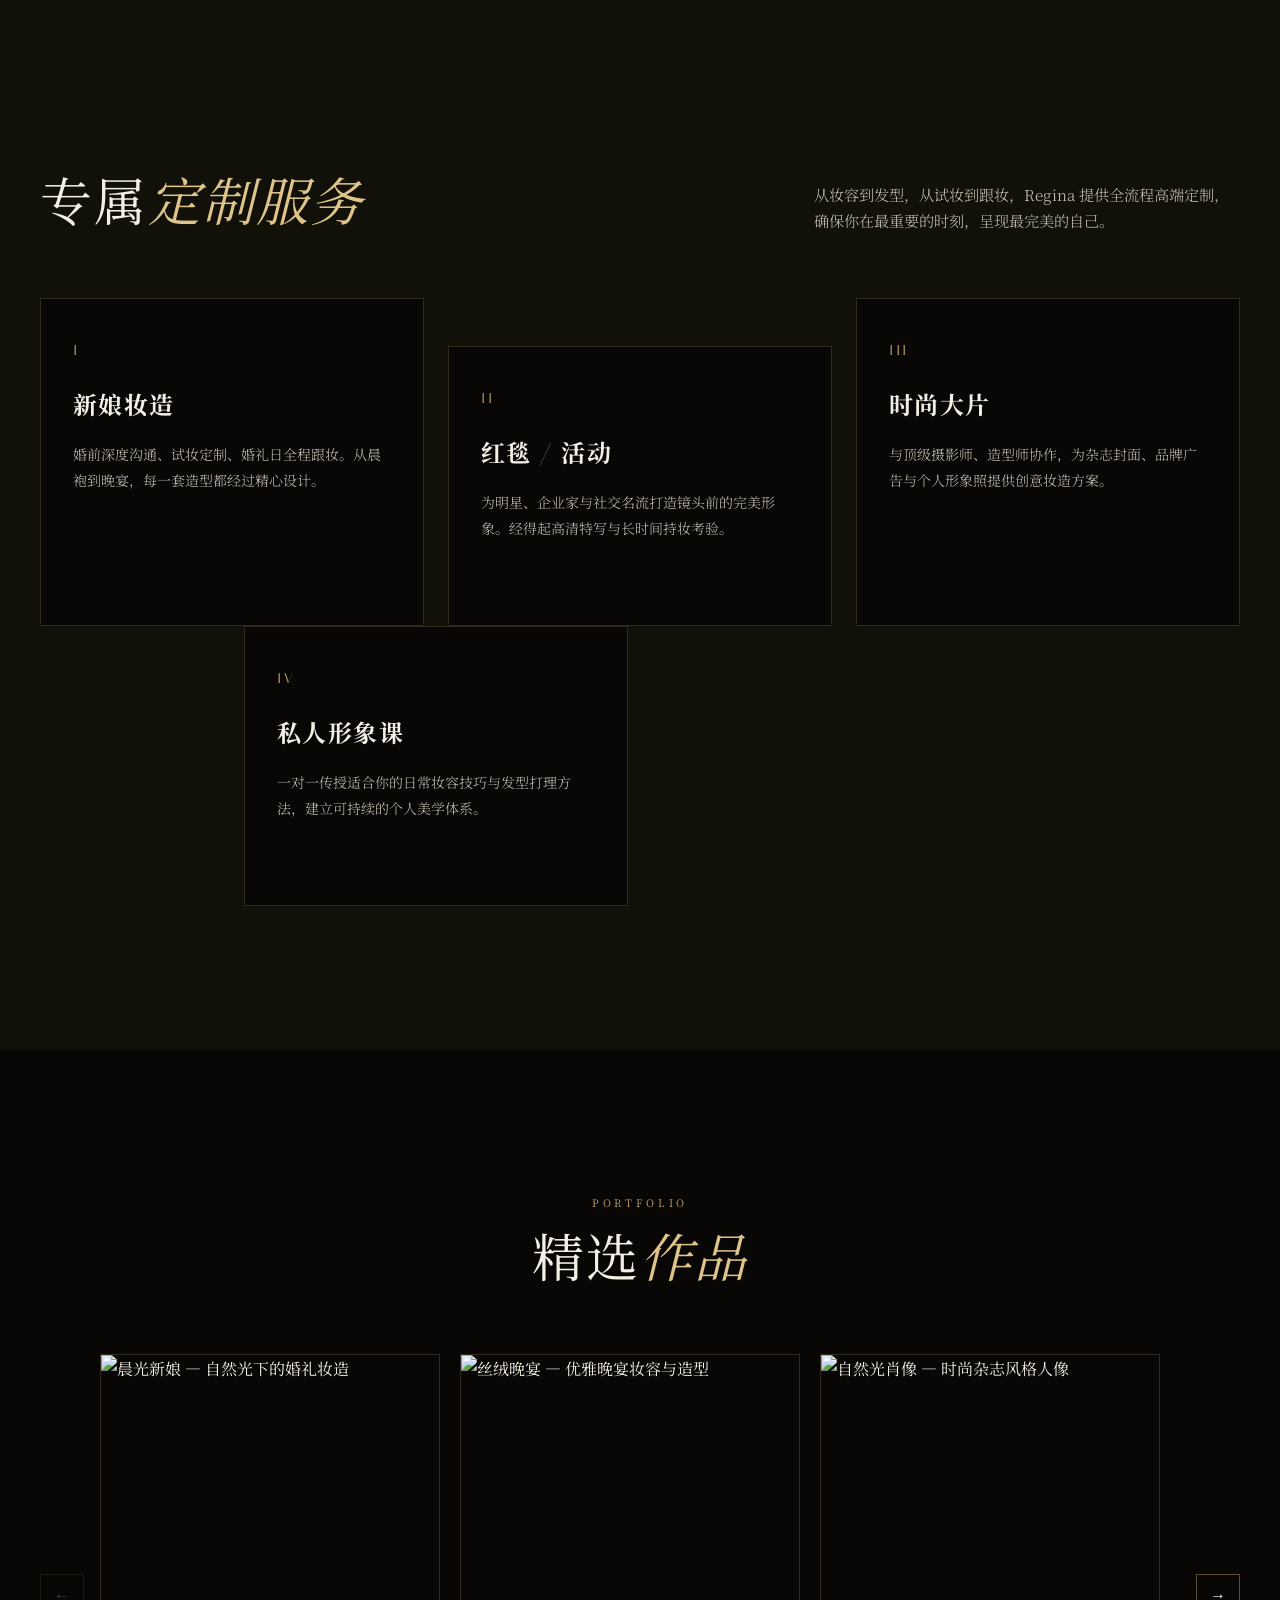
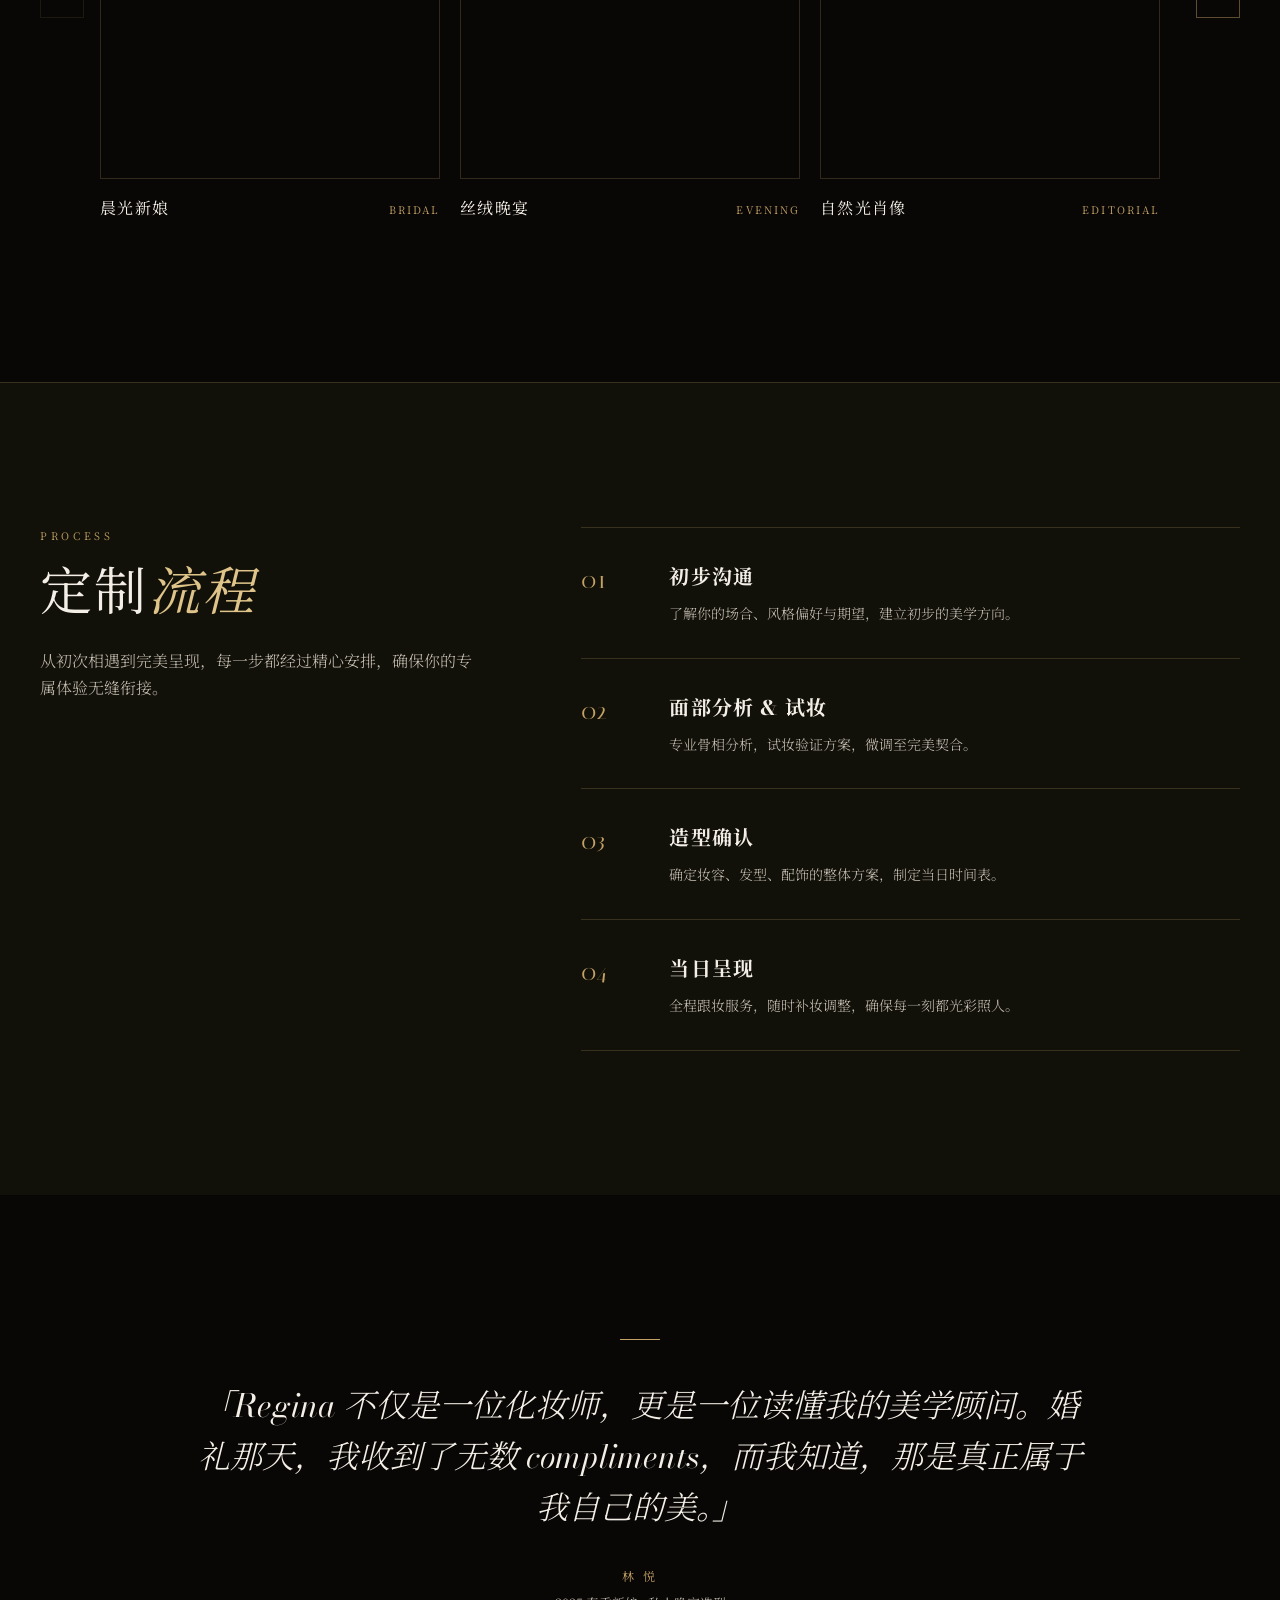
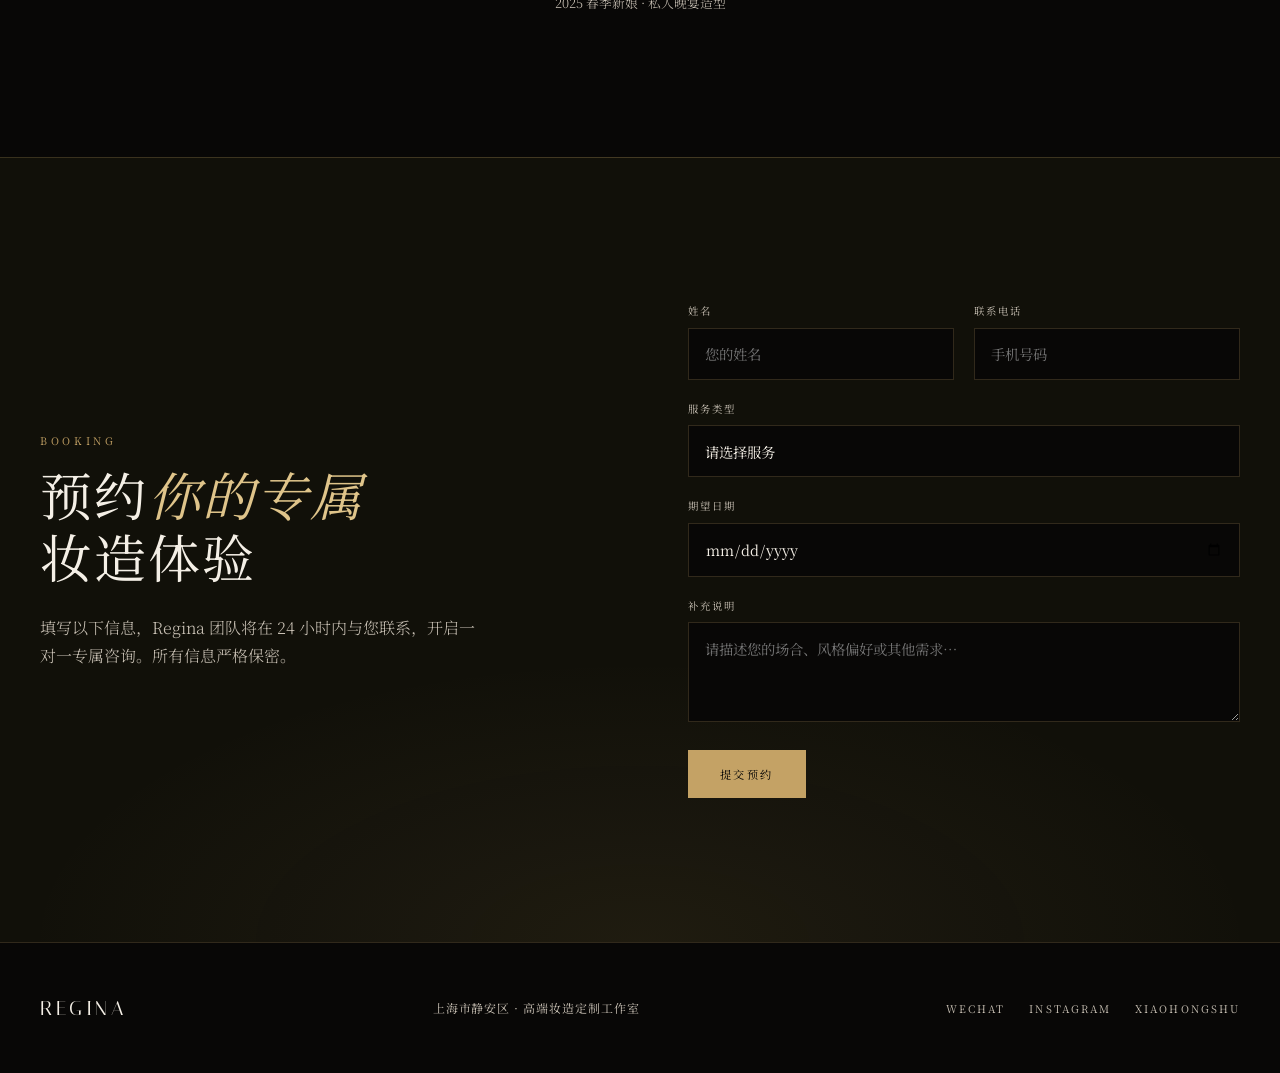
==== commit cbe0a28d: "feat: 添加专属预约页面" ====
--- a/test/index.html
+++ b/test/index.html
@@ -109,29 +109,49 @@
         <p class="services__intro reveal">从妆容到发型，从试妆到跟妆，Regina 提供全流程高端定制，确保你在最重要的时刻，呈现最完美的自己。</p>
       </div>
       <div class="services__grid">
-        <article class="service-card reveal">
-          <div class="service-card__index">I</div>
-          <h3 class="service-card__title">新娘妆造</h3>
-          <p class="service-card__desc">婚前深度沟通、试妆定制、婚礼日全程跟妆。从晨袍到晚宴，每一套造型都经过精心设计。</p>
-          <div class="service-card__line"></div>
+        <article class="service-card reveal" data-service="bridal">
+          <div class="service-card__content">
+            <div class="service-card__index">I</div>
+            <h3 class="service-card__title">新娘妆造</h3>
+            <p class="service-card__desc">婚前深度沟通、试妆定制、婚礼日全程跟妆。从晨袍到晚宴，每一套造型都经过精心设计。</p>
+            <div class="service-card__line"></div>
+          </div>
+          <div class="service-card__actions">
+            <a href="booking.html?service=bridal" class="service-card__btn btn btn--primary">预约此项</a>
+          </div>
         </article>
-        <article class="service-card reveal">
-          <div class="service-card__index">II</div>
-          <h3 class="service-card__title">红毯 / 活动</h3>
-          <p class="service-card__desc">为明星、企业家与社交名流打造镜头前的完美形象。经得起高清特写与长时间持妆考验。</p>
-          <div class="service-card__line"></div>
+        <article class="service-card reveal" data-service="event">
+          <div class="service-card__content">
+            <div class="service-card__index">II</div>
+            <h3 class="service-card__title">红毯 / 活动</h3>
+            <p class="service-card__desc">为明星、企业家与社交名流打造镜头前的完美形象。经得起高清特写与长时间持妆考验。</p>
+            <div class="service-card__line"></div>
+          </div>
+          <div class="service-card__actions">
+            <a href="booking.html?service=event" class="service-card__btn btn btn--primary">预约此项</a>
+          </div>
         </article>
-        <article class="service-card reveal">
-          <div class="service-card__index">III</div>
-          <h3 class="service-card__title">时尚大片</h3>
-          <p class="service-card__desc">与顶级摄影师、造型师协作，为杂志封面、品牌广告与个人形象照提供创意妆造方案。</p>
-          <div class="service-card__line"></div>
+        <article class="service-card reveal" data-service="editorial">
+          <div class="service-card__content">
+            <div class="service-card__index">III</div>
+            <h3 class="service-card__title">时尚大片</h3>
+            <p class="service-card__desc">与顶级摄影师、造型师协作，为杂志封面、品牌广告与个人形象照提供创意妆造方案。</p>
+            <div class="service-card__line"></div>
+          </div>
+          <div class="service-card__actions">
+            <a href="booking.html?service=editorial" class="service-card__btn btn btn--primary">预约此项</a>
+          </div>
         </article>
-        <article class="service-card reveal">
-          <div class="service-card__index">IV</div>
-          <h3 class="service-card__title">私人形象课</h3>
-          <p class="service-card__desc">一对一传授适合你的日常妆容技巧与发型打理方法，建立可持续的个人美学体系。</p>
-          <div class="service-card__line"></div>
+        <article class="service-card reveal" data-service="private">
+          <div class="service-card__content">
+            <div class="service-card__index">IV</div>
+            <h3 class="service-card__title">私人形象课</h3>
+            <p class="service-card__desc">一对一传授适合你的日常妆容技巧与发型打理方法，建立可持续的个人美学体系。</p>
+            <div class="service-card__line"></div>
+          </div>
+          <div class="service-card__actions">
+            <a href="booking.html?service=private" class="service-card__btn btn btn--primary">预约此项</a>
+          </div>
         </article>
       </div>
     </div>
--- a/test/css/style.css
+++ b/test/css/style.css
@@ -481,12 +481,41 @@
 
     .service-card {
       grid-column: span 4;
-      padding: 2.5rem 2rem;
+      padding: 0;
       border: 1px solid var(--line);
       background: var(--bg-deep);
       position: relative;
       overflow: hidden;
+      min-height: 280px;
       transition: border-color 0.5s, transform 0.5s var(--ease-out);
+    }
+
+    .service-card__content {
+      padding: 2.5rem 2rem;
+      position: relative;
+      z-index: 1;
+    }
+
+    .service-card__actions {
+      position: absolute;
+      inset: 0;
+      z-index: 5;
+      display: flex;
+      align-items: center;
+      justify-content: center;
+      padding: 2rem;
+      background: rgba(8, 7, 6, 0.82);
+      opacity: 0;
+      visibility: hidden;
+      pointer-events: none;
+      transition: opacity 0.35s var(--ease-out), visibility 0.35s;
+    }
+
+    .service-card.is-hovered .service-card__actions,
+    .service-card:focus-within .service-card__actions {
+      opacity: 1;
+      visibility: visible;
+      pointer-events: auto;
     }
 
     .service-card:nth-child(2) {
@@ -503,9 +532,15 @@
       margin-top: -1.5rem;
     }
 
-    .service-card:hover {
+    .service-card.is-hovered,
+    .service-card:focus-within {
       border-color: var(--line-strong);
       transform: translateY(-4px);
+    }
+
+    .service-card.is-hovered .service-card__line,
+    .service-card:focus-within .service-card__line {
+      width: 100%;
     }
 
     .service-card__index {
@@ -530,18 +565,41 @@
       line-height: 1.8;
     }
 
+    .service-card__btn {
+      min-width: 11rem;
+      justify-content: center;
+      text-decoration: none;
+    }
+
+    .service-card__btn.btn--primary:hover {
+      transform: translateY(-2px);
+    }
+
     .service-card__line {
       position: absolute;
       bottom: 0;
       left: 0;
+      z-index: 1;
       width: 0;
       height: 2px;
       background: var(--champagne);
       transition: width 0.6s var(--ease-out);
-    }
-
-    .service-card:hover .service-card__line {
-      width: 100%;
+      pointer-events: none;
+    }
+
+    @media (hover: none) and (pointer: coarse) {
+      .service-card__actions {
+        opacity: 1;
+        visibility: visible;
+        pointer-events: auto;
+        position: static;
+        background: transparent;
+        padding: 0 2rem 2rem;
+      }
+
+      .service-card__content {
+        padding-bottom: 1rem;
+      }
     }
 
     /* ── Gallery ── */
@@ -1045,6 +1103,10 @@
         flex-direction: column;
         text-align: center;
       }
+
+      .service-booking__layout {
+        grid-template-columns: 1fr;
+      }
     }
 
     @media (max-width: 600px) {
@@ -1099,5 +1161,139 @@
       .nav__logo {
         font-size: 1.4rem;
       }
+
+      .service-booking__layout {
+        grid-template-columns: 1fr;
+      }
+
+      .service-booking__visual {
+        min-height: 240px;
+      }
+
+      .service-booking__form .btn {
+        align-self: stretch;
+        justify-content: center;
+      }
+    }
+
+    /* ── Service Booking Page ── */
+    .service-booking {
+      min-height: 100vh;
+      padding: clamp(6rem, 12vh, 8rem) 0 var(--section-gap);
+      background:
+        radial-gradient(ellipse 70% 50% at 80% 20%, rgba(196, 162, 101, 0.06) 0%, transparent 60%),
+        var(--bg-deep);
+    }
+
+    .service-booking__back {
+      display: inline-flex;
+      align-items: center;
+      gap: 0.5rem;
+      font-size: 0.7rem;
+      letter-spacing: 0.18em;
+      text-transform: uppercase;
+      color: var(--ivory-dim);
+      margin-bottom: 2.5rem;
+      transition: color 0.3s;
+    }
+
+    .service-booking__back:hover {
+      color: var(--champagne);
+    }
+
+    .service-booking__layout {
+      display: grid;
+      grid-template-columns: 1fr 1.1fr;
+      gap: clamp(2.5rem, 6vw, 5rem);
+      align-items: start;
+    }
+
+    .service-booking__tag {
+      font-size: 0.65rem;
+      letter-spacing: 0.3em;
+      text-transform: uppercase;
+      color: var(--champagne);
+      margin-bottom: 1rem;
+    }
+
+    .service-booking__title {
+      font-family: var(--font-display);
+      font-size: clamp(2rem, 4vw, 3rem);
+      line-height: 1.2;
+      margin-bottom: 1rem;
+    }
+
+    .service-booking__intro {
+      color: var(--ivory-dim);
+      font-weight: 300;
+      line-height: 1.8;
+      max-width: 28em;
+    }
+
+    .service-booking__highlights {
+      list-style: none;
+      margin-top: 2rem;
+      padding-top: 1.5rem;
+      border-top: 1px solid var(--line);
+    }
+
+    .service-booking__highlights li {
+      position: relative;
+      padding-left: 1.25rem;
+      margin-bottom: 0.75rem;
+      font-size: 0.875rem;
+      color: var(--ivory-dim);
+    }
+
+    .service-booking__highlights li::before {
+      content: "";
+      position: absolute;
+      left: 0;
+      top: 0.65em;
+      width: 6px;
+      height: 1px;
+      background: var(--champagne);
+    }
+
+    .service-booking__visual {
+      aspect-ratio: 4 / 3;
+      border: 1px solid var(--line);
+      overflow: hidden;
+      margin-top: 2rem;
+    }
+
+    .service-booking__panel {
+      padding: clamp(2rem, 4vw, 2.5rem);
+      border: 1px solid var(--line);
+      background: var(--bg-panel);
+    }
+
+    .service-booking__panel-title {
+      font-family: var(--font-display);
+      font-size: 1.35rem;
+      margin-bottom: 0.5rem;
+    }
+
+    .service-booking__panel-desc {
+      font-size: 0.875rem;
+      color: var(--ivory-dim);
+      margin-bottom: 1.75rem;
+      font-weight: 300;
+    }
+
+    .service-booking__form {
+      display: flex;
+      flex-direction: column;
+      gap: 1.25rem;
+    }
+
+    .service-booking__form .btn {
+      align-self: flex-start;
+      margin-top: 0.25rem;
+    }
+
+    .form-field input[readonly] {
+      opacity: 0.75;
+      cursor: default;
     }
   
